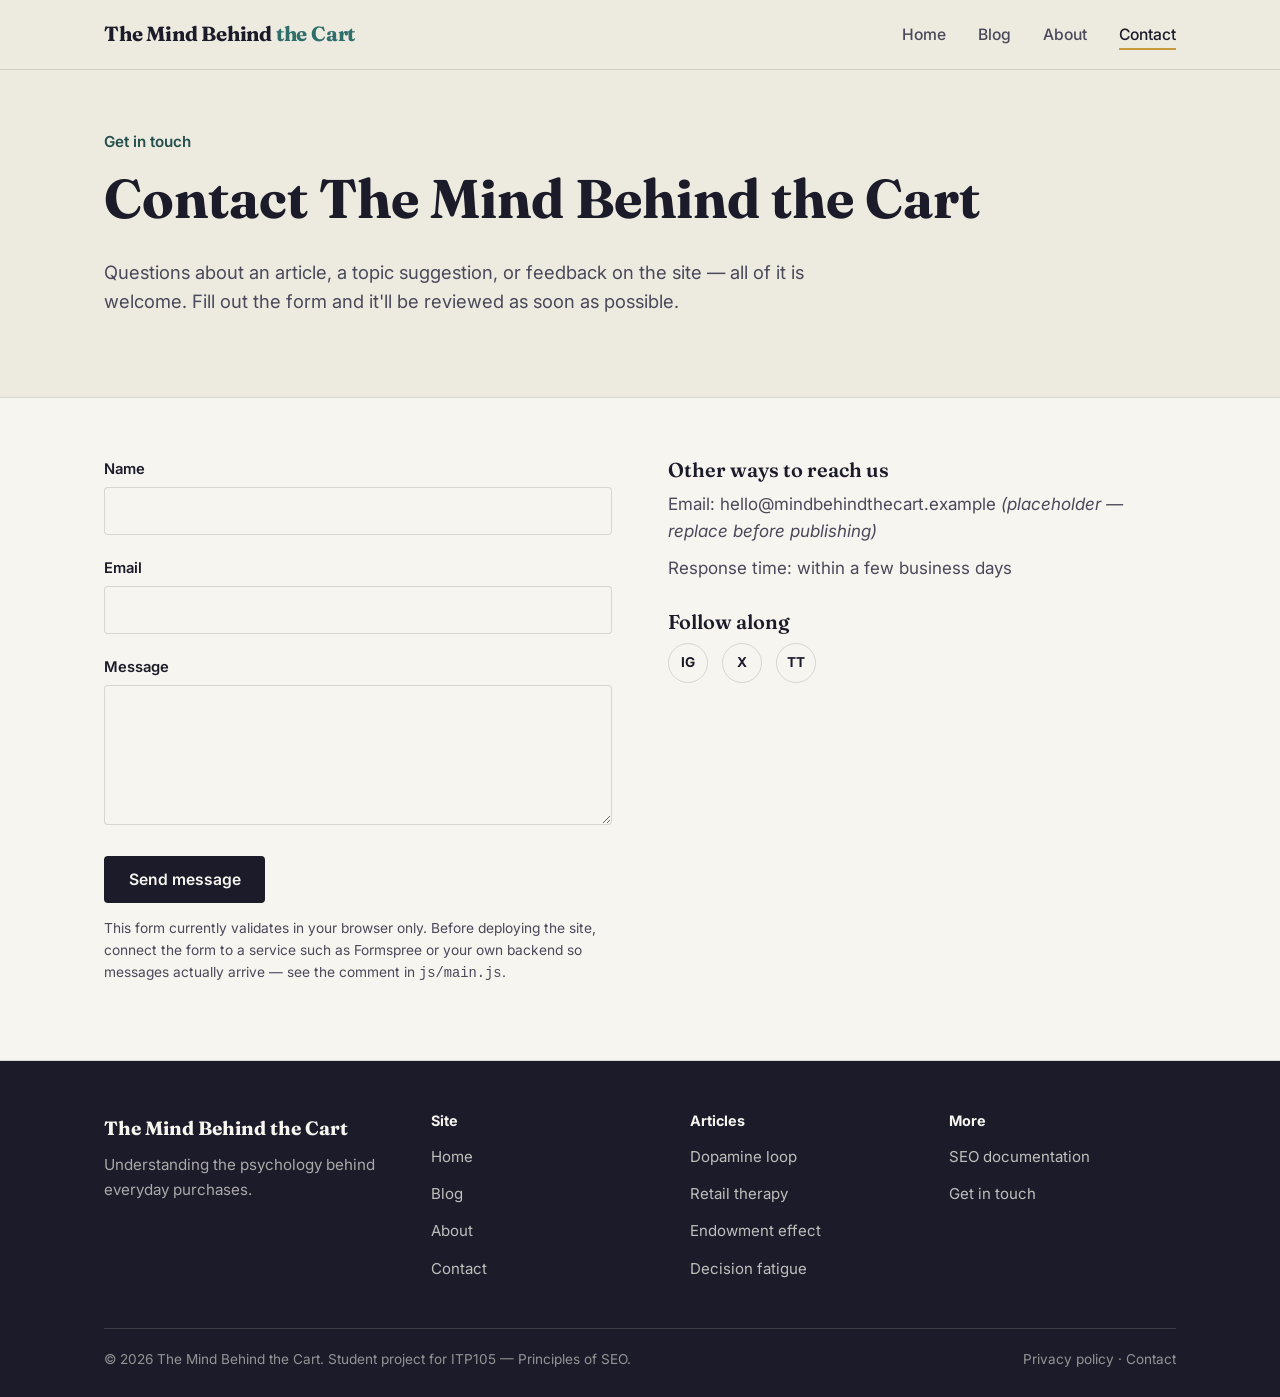
==== site/contact.html @ 9cd6f9ff "initial commit" ====
<!DOCTYPE html>
<html lang="en">
<head>
<meta charset="UTF-8">
<meta name="viewport" content="width=device-width, initial-scale=1.0">
<title>Contact The Mind Behind the Cart</title>
<meta name="description" content="Get in touch with The Mind Behind the Cart about consumer psychology, shopping behavior, and blog content.">
<link rel="canonical" href="/contact">
<meta property="og:title" content="Contact The Mind Behind the Cart">
<meta property="og:description" content="Get in touch with The Mind Behind the Cart about consumer psychology, shopping behavior, and blog content.">
<meta property="og:type" content="website">
<link rel="stylesheet" href="css/style.css">
</head>
<body>

<header class="site-header">
  <div class="wrap">
    <a class="brand" href="index.html">The Mind Behind <span>the Cart</span></a>
    <button class="nav-toggle" aria-label="Toggle navigation menu" aria-expanded="false">
      <span></span><span></span><span></span>
    </button>
    <nav class="main-nav" aria-label="Primary">
      <ul>
        <li><a href="index.html">Home</a></li>
        <li><a href="blog/index.html">Blog</a></li>
        <li><a href="about.html">About</a></li>
        <li><a href="contact.html" aria-current="page">Contact</a></li>
      </ul>
    </nav>
  </div>
</header>

<main>
  <section class="section">
    <div class="wrap">
      <p class="hero-eyebrow">Get in touch</p>
      <h1>Contact The Mind Behind the Cart</h1>
      <p class="lede">Questions about an article, a topic suggestion, or feedback on the site — all of it is welcome. Fill out the form and it'll be reviewed as soon as possible.</p>
    </div>
  </section>

  <section class="section section-alt">
    <div class="wrap contact-grid">
      <div>
        <form id="contact-form" novalidate>
          <div class="field">
            <label for="name">Name</label>
            <input type="text" id="name" name="name" autocomplete="name" required>
          </div>
          <div class="field">
            <label for="email">Email</label>
            <input type="email" id="email" name="email" autocomplete="email" required>
          </div>
          <div class="field">
            <label for="message">Message</label>
            <textarea id="message" name="message" required></textarea>
          </div>
          <button type="submit" class="btn btn-primary">Send message</button>
          <p class="form-note">This form currently validates in your browser only. Before deploying the site, connect the form to a service such as Formspree or your own backend so messages actually arrive — see the comment in <code>js/main.js</code>.</p>
          <div id="form-success" class="form-success" role="status">Thanks — your message has been prepared. (Connect a form backend to actually deliver it once this site is live.)</div>
        </form>
      </div>

      <div class="contact-info">
        <h3>Other ways to reach us</h3>
        <ul>
          <li>Email: <a href="mailto:hello@mindbehindthecart.example">hello@mindbehindthecart.example</a> <em>(placeholder — replace before publishing)</em></li>
          <li>Response time: within a few business days</li>
        </ul>
        <h3>Follow along</h3>
        <div class="social-links">
          <a href="#" aria-label="Instagram (placeholder link)">IG</a>
          <a href="#" aria-label="X / Twitter (placeholder link)">X</a>
          <a href="#" aria-label="TikTok (placeholder link)">TT</a>
        </div>
      </div>
    </div>
  </section>
</main>

<footer class="site-footer">
  <div class="wrap">
    <div class="footer-grid">
      <div>
        <p class="footer-brand">The Mind Behind the Cart</p>
        <p class="footer-tagline">Understanding the psychology behind everyday purchases.</p>
      </div>
      <div class="footer-col">
        <h4>Site</h4>
        <ul>
          <li><a href="index.html">Home</a></li>
          <li><a href="blog/index.html">Blog</a></li>
          <li><a href="about.html">About</a></li>
          <li><a href="contact.html">Contact</a></li>
        </ul>
      </div>
      <div class="footer-col">
        <h4>Articles</h4>
        <ul>
          <li><a href="blog/dopamine-and-impulse-buying.html">Dopamine loop</a></li>
          <li><a href="blog/retail-therapy.html">Retail therapy</a></li>
          <li><a href="blog/endowment-effect-shopping.html">Endowment effect</a></li>
          <li><a href="blog/decision-fatigue-shopping.html">Decision fatigue</a></li>
        </ul>
      </div>
      <div class="footer-col">
        <h4>More</h4>
        <ul>
          <li><a href="seo-notes.html">SEO documentation</a></li>
          <li><a href="contact.html#contact-form">Get in touch</a></li>
        </ul>
      </div>
    </div>
    <div class="footer-bottom">
      <span>&copy; 2026 The Mind Behind the Cart. Student project for ITP105 — Principles of SEO.</span>
      <span>Privacy policy &middot; <a href="contact.html">Contact</a></span>
    </div>
  </div>
</footer>

<script src="js/main.js"></script>
</body>
</html>
---- site/css/style.css ----
/* ==========================================================================
   The Mind Behind the Cart — design system
   Palette: ink navy, bone paper, muted mustard, quiet teal, brick accent.
   Type: Fraunces (display/serif) + Inter (body/sans)
   ========================================================================== */

@import url('https://fonts.googleapis.com/css2?family=Fraunces:opsz,wght@9..144,400;9..144,500;9..144,600;9..144,700;9..144,900&family=Inter:wght@400;500;600;700&display=swap');

:root{
  --ink: #1C1B29;
  --ink-soft: #4A4859;
  --paper: #EDEAE0;
  --paper-raised: #F7F5EF;
  --mustard: #C89B3C;
  --mustard-deep: #9C7724;
  --teal: #2F6F6B;
  --teal-deep: #234F4C;
  --brick: #B1503B;
  --line: rgba(28,27,41,0.14);
  --line-soft: rgba(28,27,41,0.08);

  --font-display: 'Fraunces', Georgia, serif;
  --font-body: 'Inter', -apple-system, BlinkMacSystemFont, 'Segoe UI', sans-serif;

  --radius-s: 4px;
  --radius-m: 10px;
  --maxw: 1120px;

  color-scheme: light;
}

*, *::before, *::after{ box-sizing: border-box; }

html{ scroll-behavior: smooth; }

body{
  margin: 0;
  font-family: var(--font-body);
  background: var(--paper);
  color: var(--ink);
  line-height: 1.6;
  font-size: 17px;
  -webkit-font-smoothing: antialiased;
}

img{ max-width: 100%; height: auto; display: block; }

a{ color: inherit; text-decoration: none; }

.wrap{
  width: 100%;
  max-width: var(--maxw);
  margin: 0 auto;
  padding: 0 24px;
}

h1, h2, h3, h4{
  font-family: var(--font-display);
  font-weight: 600;
  line-height: 1.15;
  margin: 0 0 0.5em 0;
  color: var(--ink);
}

h1{ font-size: clamp(2.2rem, 5vw, 3.4rem); font-weight: 700; }
h2{ font-size: clamp(1.5rem, 3vw, 2.1rem); }
h3{ font-size: 1.25rem; font-weight: 600; }

p{ margin: 0 0 1.1em 0; }

.lede{
  font-size: 1.15rem;
  color: var(--ink-soft);
  max-width: 62ch;
}

.visually-hidden{
  position: absolute; width: 1px; height: 1px; overflow: hidden;
  clip: rect(0 0 0 0); white-space: nowrap;
}

:focus-visible{
  outline: 3px solid var(--teal);
  outline-offset: 2px;
}

/* ---------- buttons ---------- */
.btn{
  display: inline-flex;
  align-items: center;
  gap: 0.5em;
  font-family: var(--font-body);
  font-weight: 600;
  font-size: 0.98rem;
  padding: 0.85em 1.5em;
  border-radius: var(--radius-s);
  border: 1px solid transparent;
  cursor: pointer;
  transition: background-color 0.15s ease, color 0.15s ease, border-color 0.15s ease;
}
.btn-primary{ background: var(--ink); color: var(--paper-raised); }
.btn-primary:hover{ background: var(--teal-deep); }
.btn-outline{ background: transparent; color: var(--ink); border-color: var(--ink); }
.btn-outline:hover{ background: var(--ink); color: var(--paper-raised); }

/* ---------- header / nav ---------- */
.site-header{
  position: sticky;
  top: 0;
  z-index: 40;
  background: var(--paper);
  border-bottom: 1px solid var(--line);
}
.site-header .wrap{
  display: flex;
  align-items: center;
  justify-content: space-between;
  padding-top: 18px;
  padding-bottom: 18px;
}
.brand{
  font-family: var(--font-display);
  font-weight: 700;
  font-size: 1.28rem;
  letter-spacing: -0.01em;
}
.brand span{ color: var(--teal); }

.main-nav ul{
  list-style: none;
  display: flex;
  gap: 2rem;
  margin: 0;
  padding: 0;
}
.main-nav a{
  font-size: 0.98rem;
  font-weight: 500;
  color: var(--ink-soft);
  padding-bottom: 4px;
  border-bottom: 2px solid transparent;
}
.main-nav a:hover,
.main-nav a[aria-current="page"]{
  color: var(--ink);
  border-bottom-color: var(--mustard);
}

.nav-toggle{
  display: none;
  flex-direction: column;
  gap: 5px;
  background: none;
  border: none;
  cursor: pointer;
  padding: 8px;
}
.nav-toggle span{
  width: 24px; height: 2px; background: var(--ink); display: block;
}

@media (max-width: 760px){
  .nav-toggle{ display: flex; }
  .main-nav{
    position: absolute;
    top: 100%; left: 0; right: 0;
    background: var(--paper);
    border-bottom: 1px solid var(--line);
    max-height: 0;
    overflow: hidden;
    transition: max-height 0.25s ease;
  }
  .main-nav.is-open{ max-height: 320px; }
  .main-nav ul{
    flex-direction: column;
    gap: 0;
    padding: 8px 24px 20px;
  }
  .main-nav li{ border-top: 1px solid var(--line-soft); }
  .main-nav a{ display: block; padding: 14px 0; border-bottom: none; }
}

/* ---------- hero ---------- */
.hero{
  padding: 64px 0 72px;
}
.hero .wrap{
  display: grid;
  grid-template-columns: 1.15fr 0.85fr;
  gap: 48px;
  align-items: center;
}
.hero-eyebrow{
  font-size: 0.95rem;
  color: var(--teal-deep);
  font-weight: 600;
  margin-bottom: 0.9em;
}
.hero h1{ margin-bottom: 0.45em; }
.hero .lede{ margin-bottom: 1.6em; }
.hero-art{ width: 100%; }
.hero-actions{ display: flex; gap: 14px; flex-wrap: wrap; }

@media (max-width: 860px){
  .hero .wrap{ grid-template-columns: 1fr; }
  .hero-art{ order: -1; max-width: 340px; margin: 0 auto; }
}

/* ---------- sections ---------- */
.section{ padding: 60px 0; }
.section-alt{ background: var(--paper-raised); border-top: 1px solid var(--line); border-bottom: 1px solid var(--line); }
.section-dark{ background: var(--ink); color: var(--paper-raised); }
.section-dark h2, .section-dark h3{ color: var(--paper-raised); }
.section-head{
  display: flex;
  justify-content: space-between;
  align-items: flex-end;
  gap: 24px;
  margin-bottom: 2.2rem;
  flex-wrap: wrap;
}
.section-head p{ margin: 0; color: var(--ink-soft); max-width: 46ch; }

/* ---------- receipt list (concept ledger) ---------- */
.receipt{
  background: var(--paper-raised);
  border: 1px solid var(--line);
  border-radius: var(--radius-m);
  padding: 8px 0;
}
.receipt-row{
  display: grid;
  grid-template-columns: auto 1fr auto;
  gap: 18px;
  align-items: baseline;
  padding: 20px 28px;
  border-bottom: 1px dashed var(--line);
}
.receipt-row:last-child{ border-bottom: none; }
.receipt-code{
  font-family: var(--font-display);
  font-weight: 700;
  color: var(--mustard-deep);
  font-size: 1.1rem;
}
.receipt-row h3{ margin: 0 0 0.25em 0; }
.receipt-row p{ margin: 0; color: var(--ink-soft); font-size: 0.98rem; }
.receipt-tag{
  font-size: 0.85rem;
  color: var(--ink-soft);
  white-space: nowrap;
  align-self: start;
}
@media (max-width: 600px){
  .receipt-row{ grid-template-columns: auto 1fr; }
  .receipt-tag{ grid-column: 2; }
}

/* ---------- cards ---------- */
.card-grid{
  display: grid;
  grid-template-columns: repeat(3, 1fr);
  gap: 28px;
}
@media (max-width: 900px){ .card-grid{ grid-template-columns: repeat(2, 1fr); } }
@media (max-width: 620px){ .card-grid{ grid-template-columns: 1fr; } }

.post-card{
  display: flex;
  flex-direction: column;
  background: var(--paper-raised);
  border: 1px solid var(--line);
  border-radius: var(--radius-m);
  overflow: hidden;
  transition: border-color 0.15s ease;
}
.post-card:hover{ border-color: var(--mustard); }
.post-card .post-card-art{
  aspect-ratio: 16/10;
  background: var(--paper);
  border-bottom: 1px solid var(--line);
}
.post-card-body{ padding: 22px 24px 26px; display: flex; flex-direction: column; gap: 10px; flex: 1; }
.post-card-cat{
  font-size: 0.82rem;
  font-weight: 600;
  color: var(--teal-deep);
}
.post-card h3{ font-size: 1.15rem; margin-bottom: 0.2em; }
.post-card p{ color: var(--ink-soft); font-size: 0.96rem; margin-bottom: 0; flex: 1; }
.post-card .read-more{
  margin-top: 8px;
  font-weight: 600;
  font-size: 0.94rem;
  color: var(--ink);
  border-bottom: 2px solid var(--mustard);
  align-self: flex-start;
  padding-bottom: 2px;
}

/* ---------- featured post ---------- */
.featured{
  display: grid;
  grid-template-columns: 0.9fr 1.1fr;
  gap: 40px;
  align-items: center;
  background: var(--paper-raised);
  border: 1px solid var(--line);
  border-radius: var(--radius-m);
  overflow: hidden;
}
.featured-art{ background: var(--paper); align-self: stretch; display:flex; align-items:center; justify-content:center; padding: 24px; }
.featured-body{ padding: 32px 36px 32px 0; }
.featured-cat{ font-size: 0.85rem; font-weight: 600; color: var(--teal-deep); margin-bottom: 0.6em; }
@media (max-width: 800px){
  .featured{ grid-template-columns: 1fr; }
  .featured-body{ padding: 8px 28px 32px; }
  .featured-art{ padding: 28px 28px 0; }
}

/* ---------- article ---------- */
.breadcrumb{
  font-size: 0.9rem;
  color: var(--ink-soft);
  margin-bottom: 1.2rem;
}
.breadcrumb a:hover{ color: var(--ink); }
.article-meta{
  display: flex;
  gap: 14px;
  align-items: center;
  color: var(--ink-soft);
  font-size: 0.92rem;
  margin-bottom: 1.6rem;
}
.article-cat{
  color: var(--teal-deep);
  font-weight: 600;
}
.article-hero-art{
  margin: 0 0 2.4rem;
  border-radius: var(--radius-m);
  overflow: hidden;
  border: 1px solid var(--line);
  background: var(--paper-raised);
}
.article-body{
  max-width: 68ch;
}
.article-body h2{ margin-top: 1.7em; }
.article-body h3{ margin-top: 1.3em; }
.article-body ul, .article-body ol{ padding-left: 1.3em; }
.article-body li{ margin-bottom: 0.5em; }

.pull-quote{
  border-left: 3px solid var(--mustard);
  padding: 0.4em 0 0.4em 1.4em;
  margin: 2.2em 0;
  font-family: var(--font-display);
  font-size: 1.3rem;
  color: var(--ink);
}

.callout{
  background: var(--paper-raised);
  border: 1px solid var(--line);
  border-left: 3px solid var(--teal);
  border-radius: var(--radius-s);
  padding: 1.4em 1.6em;
  margin: 2em 0;
}
.callout p:last-child{ margin-bottom: 0; }

.article-cta{
  margin-top: 2.6em;
  padding: 2em;
  background: var(--ink);
  color: var(--paper-raised);
  border-radius: var(--radius-m);
}
.article-cta p{ font-family: var(--font-display); font-size: 1.2rem; margin: 0; }

.article-sources{
  margin-top: 2.4em;
  padding-top: 1.6em;
  border-top: 1px solid var(--line);
  font-size: 0.92rem;
  color: var(--ink-soft);
}
.article-sources a{ text-decoration: underline; text-underline-offset: 2px; }
.article-sources a:hover{ color: var(--ink); }

.post-nav{
  display: flex;
  justify-content: space-between;
  gap: 20px;
  margin-top: 2.6rem;
  padding-top: 1.8rem;
  border-top: 1px solid var(--line);
  max-width: 68ch;
}
.post-nav a{
  font-size: 0.92rem;
  color: var(--ink-soft);
}
.post-nav a:hover{ color: var(--ink); }
.post-nav .label{ display:block; font-size: 0.78rem; color: var(--ink-soft); margin-bottom: 3px; }
.post-nav .title{ font-family: var(--font-display); font-size: 1.05rem; color: var(--ink); font-weight: 600; }
.post-nav .next{ text-align: right; }

.related{
  margin-top: 2.6rem;
  padding-top: 1.8rem;
  border-top: 1px solid var(--line);
}
.related h3{ margin-bottom: 1rem; }
.related ul{ list-style: none; padding: 0; margin: 0; display: grid; gap: 10px; }
.related a{ font-weight: 600; border-bottom: 2px solid var(--mustard); padding-bottom: 1px; }

/* ---------- about ---------- */
.about-grid{
  display: grid;
  grid-template-columns: 1fr 1fr;
  gap: 48px;
  align-items: start;
}
@media (max-width: 800px){ .about-grid{ grid-template-columns: 1fr; } }
.author-card{
  background: var(--paper-raised);
  border: 1px solid var(--line);
  border-radius: var(--radius-m);
  padding: 28px;
  display: flex;
  gap: 18px;
  align-items: flex-start;
}
.author-avatar{
  width: 56px; height: 56px; border-radius: 50%;
  background: var(--teal);
  flex-shrink: 0;
}

/* ---------- contact ---------- */
.contact-grid{
  display: grid;
  grid-template-columns: 1fr 1fr;
  gap: 56px;
}
@media (max-width: 800px){ .contact-grid{ grid-template-columns: 1fr; } }
.field{ margin-bottom: 1.3em; }
.field label{
  display: block;
  font-weight: 600;
  font-size: 0.92rem;
  margin-bottom: 0.4em;
}
.field input, .field textarea{
  width: 100%;
  font-family: var(--font-body);
  font-size: 1rem;
  padding: 0.8em 0.9em;
  border: 1px solid var(--line);
  border-radius: var(--radius-s);
  background: var(--paper-raised);
  color: var(--ink);
}
.field input:focus, .field textarea:focus{
  outline: 3px solid var(--teal);
  outline-offset: 1px;
  border-color: var(--teal);
}
.field textarea{ min-height: 140px; resize: vertical; }
.form-note{ font-size: 0.86rem; color: var(--ink-soft); margin-top: 1em; }
.form-success{
  display:none;
  background: var(--paper-raised);
  border: 1px solid var(--teal);
  border-radius: var(--radius-s);
  padding: 1em 1.2em;
  margin-top: 1.2em;
  color: var(--teal-deep);
  font-weight: 600;
}
.contact-info h3{ margin-bottom: 0.5em; }
.contact-info ul{ list-style: none; padding: 0; margin: 0 0 1.6em; }
.contact-info li{ margin-bottom: 0.6em; color: var(--ink-soft); }
.social-links{ display: flex; gap: 14px; }
.social-links a{
  display: inline-flex; align-items:center; justify-content:center;
  width: 40px; height: 40px;
  border: 1px solid var(--line);
  border-radius: 50%;
  font-size: 0.85rem;
  font-weight: 700;
}
.social-links a:hover{ border-color: var(--mustard); color: var(--mustard-deep); }

/* ---------- SEO docs table ---------- */
.seo-table-wrap{ overflow-x: auto; }
table.seo-table{
  width: 100%;
  border-collapse: collapse;
  font-size: 0.92rem;
  background: var(--paper-raised);
}
table.seo-table th, table.seo-table td{
  border: 1px solid var(--line);
  padding: 12px 14px;
  text-align: left;
  vertical-align: top;
}
table.seo-table th{
  background: var(--ink);
  color: var(--paper-raised);
  font-family: var(--font-display);
  font-weight: 600;
}

/* ---------- CTA band ---------- */
.cta-band{
  text-align: left;
  padding: 56px 0;
}
.cta-band .wrap{
  background: var(--ink);
  color: var(--paper-raised);
  border-radius: var(--radius-m);
  padding: 48px;
  display: flex;
  align-items: center;
  justify-content: space-between;
  gap: 24px;
  flex-wrap: wrap;
}
.cta-band h2{ color: var(--paper-raised); margin-bottom: 0.3em; }
.cta-band p{ margin: 0; color: rgba(247,245,239,0.8); }

/* ---------- footer ---------- */
.site-footer{
  background: var(--ink);
  color: rgba(247,245,239,0.82);
  padding: 52px 0 28px;
}
.footer-grid{
  display: grid;
  grid-template-columns: 1.3fr 1fr 1fr 1fr;
  gap: 32px;
  margin-bottom: 36px;
}
@media (max-width: 760px){ .footer-grid{ grid-template-columns: 1fr 1fr; } }
.footer-brand{
  font-family: var(--font-display);
  font-size: 1.2rem;
  font-weight: 700;
  color: var(--paper-raised);
  margin-bottom: 0.5em;
}
.footer-tagline{ color: rgba(247,245,239,0.65); font-size: 0.95rem; max-width: 32ch; }
.footer-col h4{
  color: var(--paper-raised);
  font-size: 0.9rem;
  margin-bottom: 0.9em;
  font-family: var(--font-body);
  font-weight: 700;
}
.footer-col ul{ list-style: none; padding: 0; margin: 0; }
.footer-col li{ margin-bottom: 0.6em; }
.footer-col a{ color: rgba(247,245,239,0.75); font-size: 0.94rem; }
.footer-col a:hover{ color: var(--paper-raised); }
.footer-bottom{
  border-top: 1px solid rgba(247,245,239,0.15);
  padding-top: 20px;
  display: flex;
  justify-content: space-between;
  gap: 16px;
  flex-wrap: wrap;
  font-size: 0.85rem;
  color: rgba(247,245,239,0.55);
}

/* ---------- utility ---------- */
.center-head{ text-align: left; max-width: 62ch; }
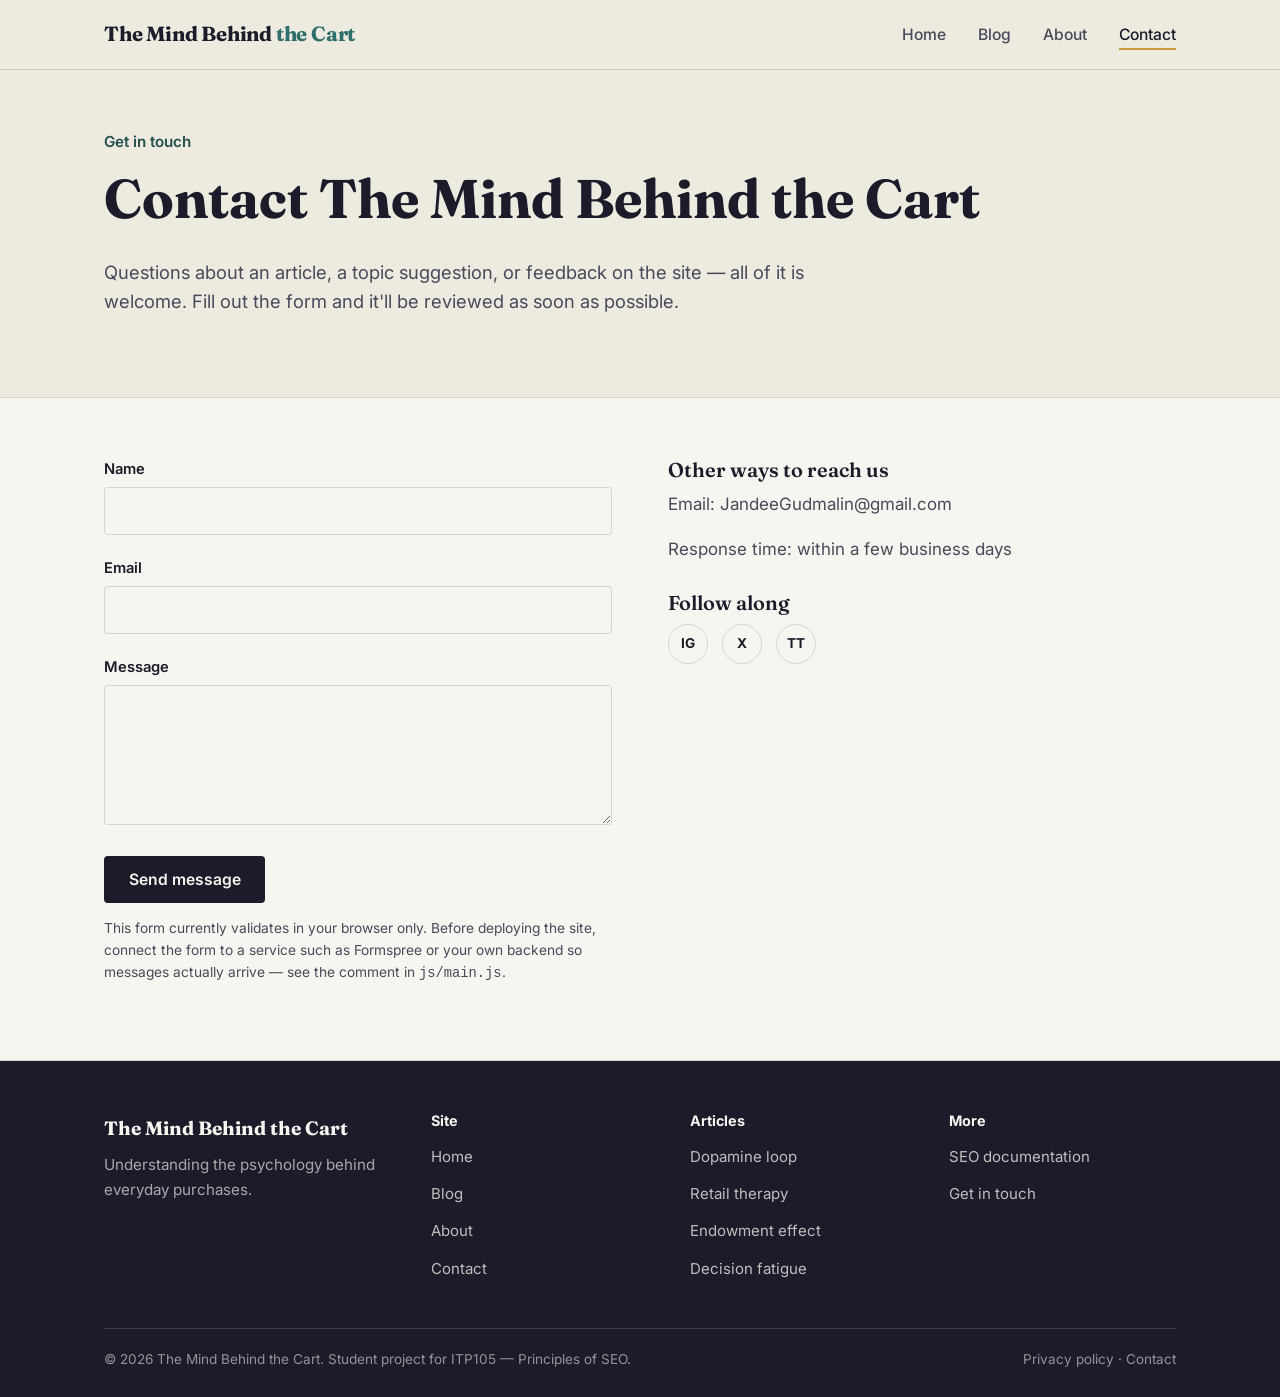
==== commit 7a51d57a: "changes email address" ====
--- a/site/contact.html
+++ b/site/contact.html
@@ -64,7 +64,7 @@
       <div class="contact-info">
         <h3>Other ways to reach us</h3>
         <ul>
-          <li>Email: <a href="mailto:hello@mindbehindthecart.example">hello@mindbehindthecart.example</a> <em>(placeholder — replace before publishing)</em></li>
+          <li>Email: <a href="mailto:JandeeGudmalin@gmail.com">JandeeGudmalin@gmail.com</a></p>
           <li>Response time: within a few business days</li>
         </ul>
         <h3>Follow along</h3>
